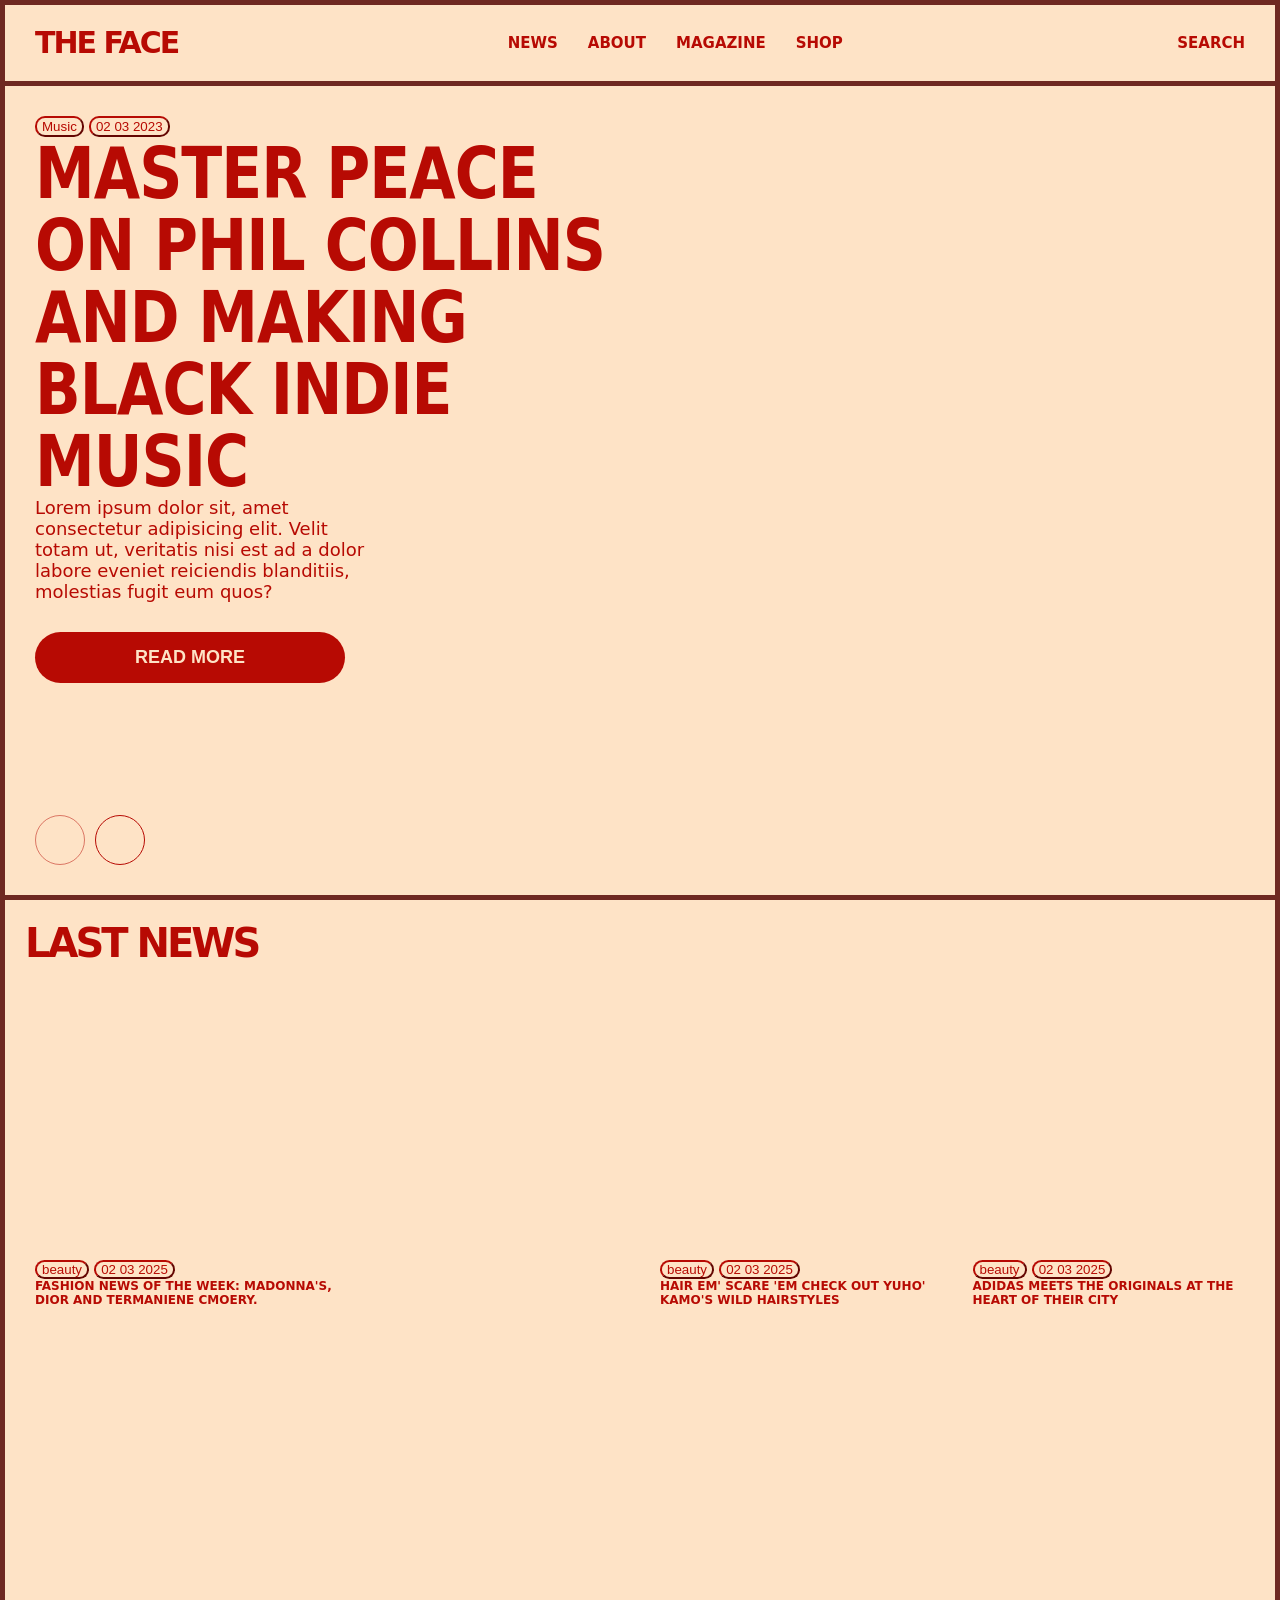
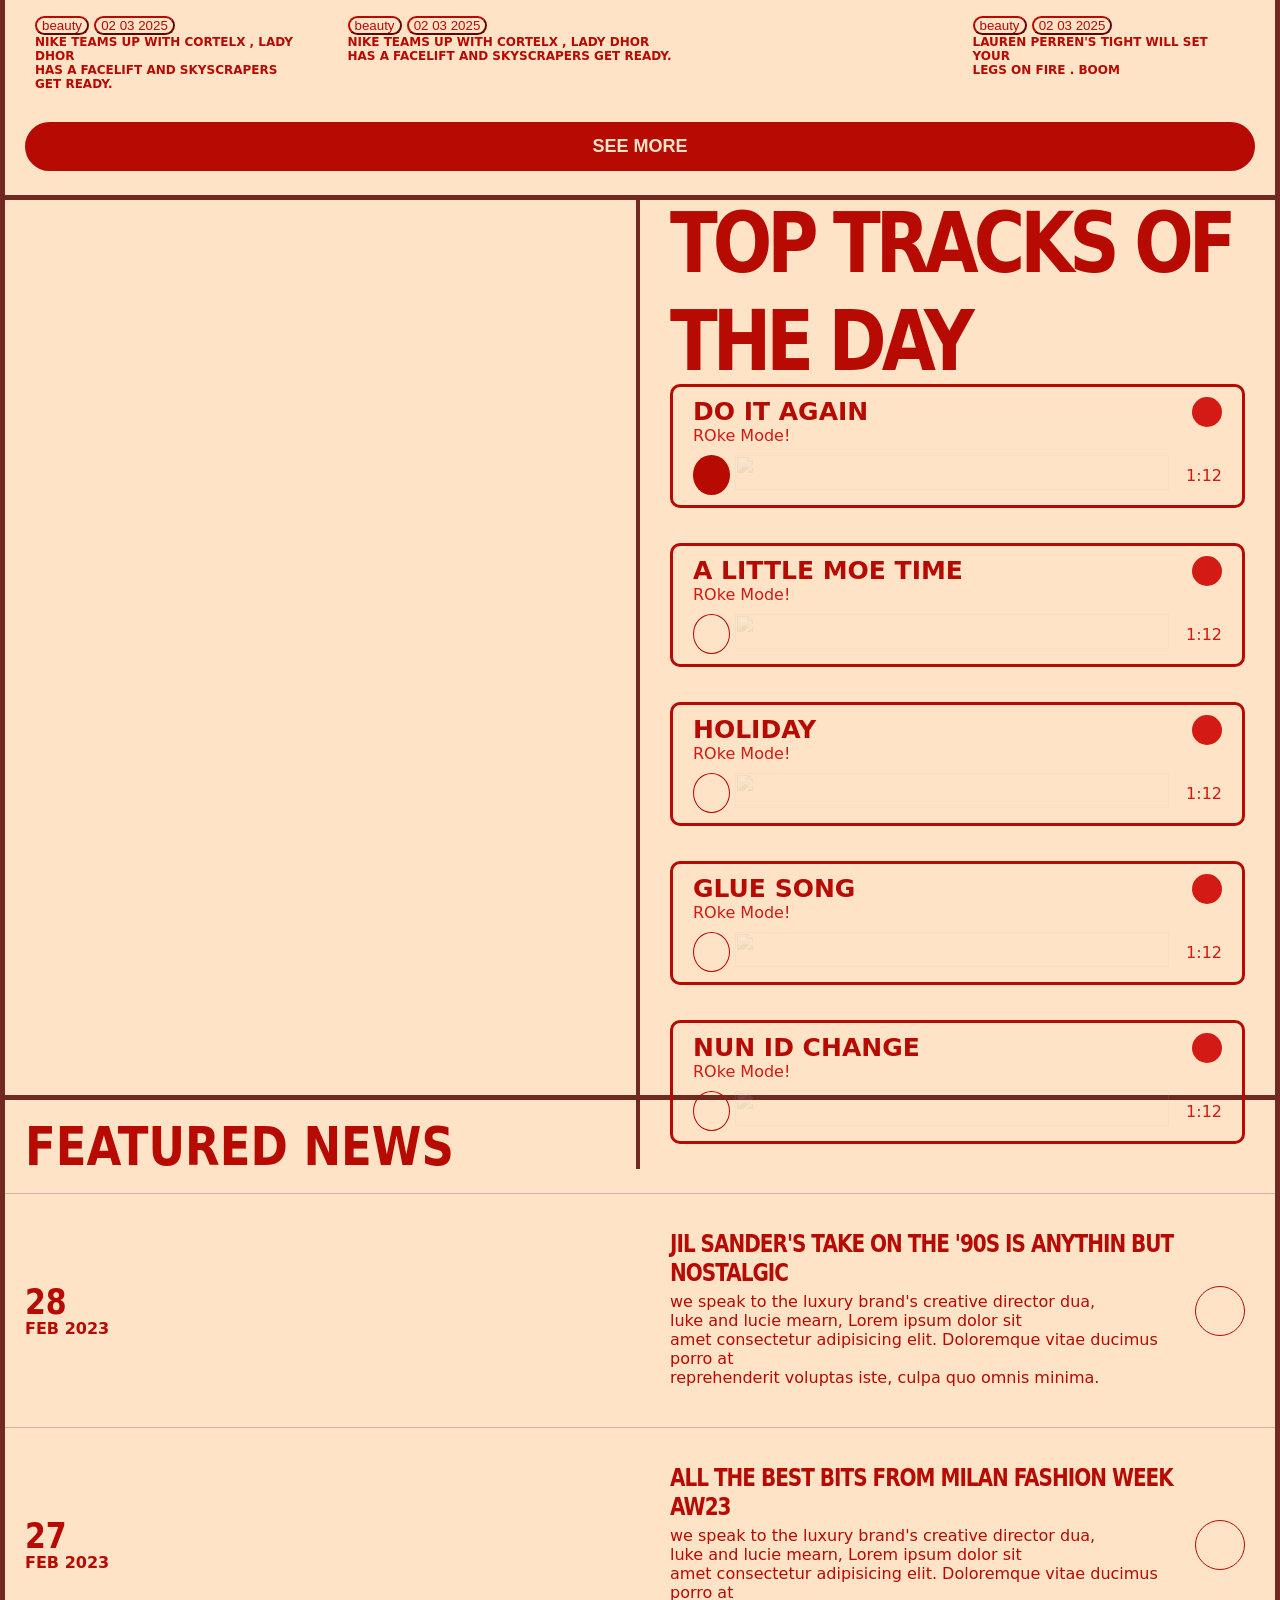
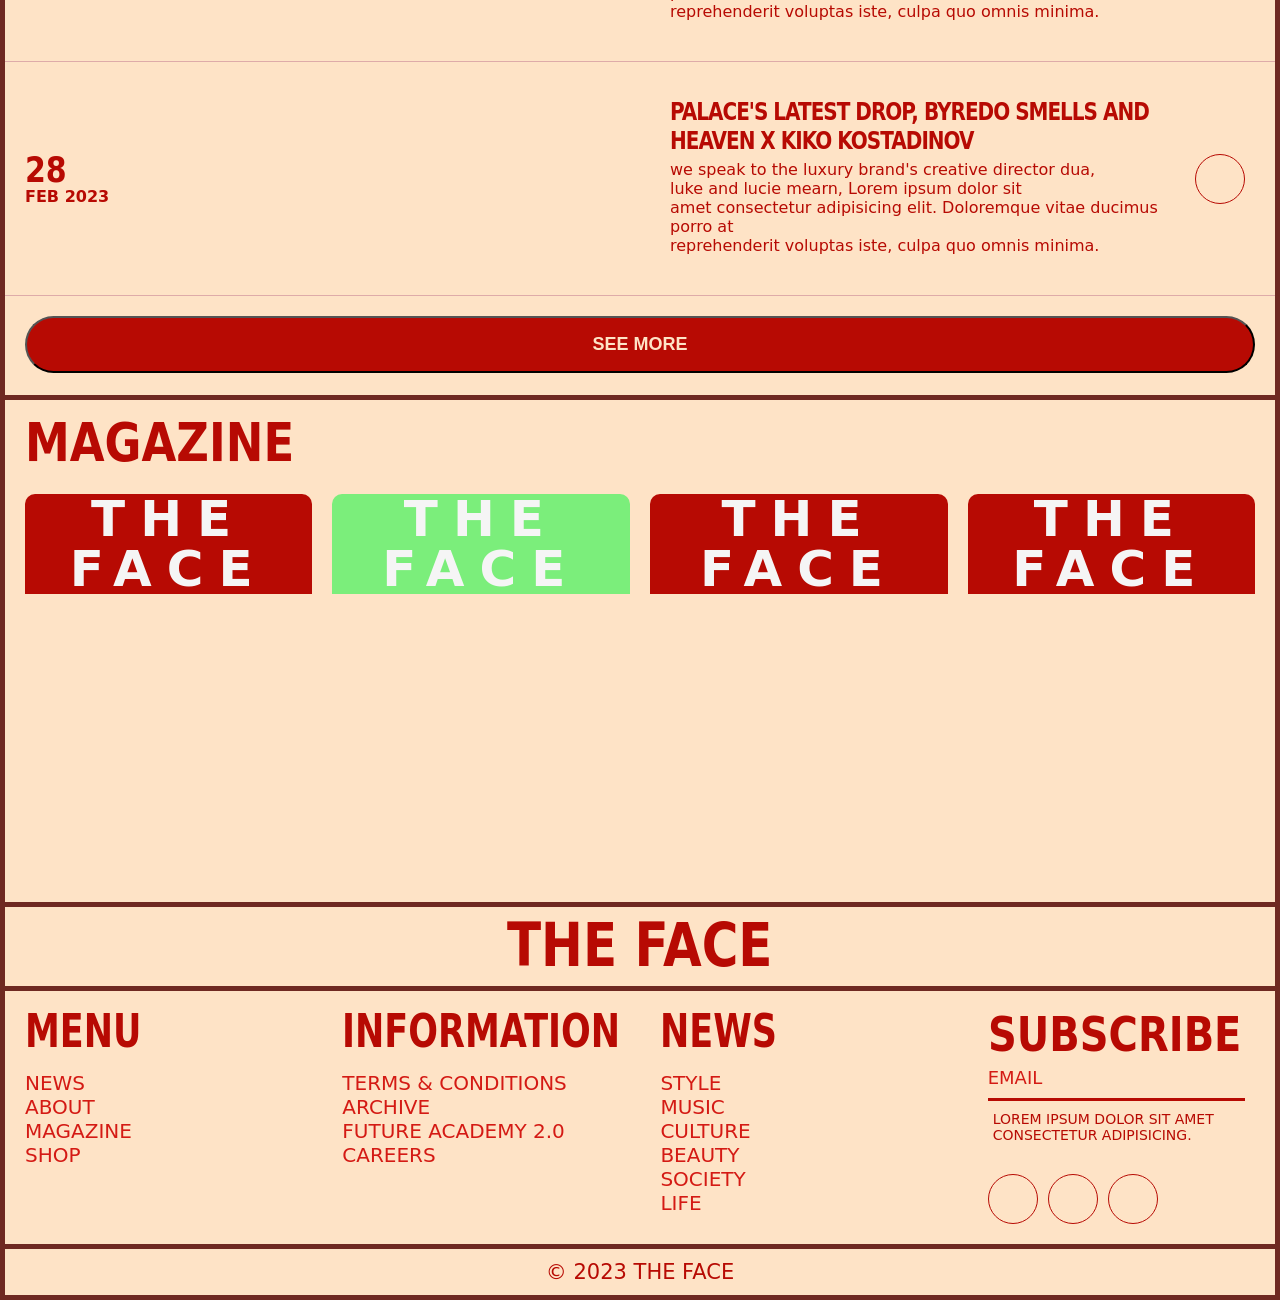
==== task2-practice/index.html @ be11b75c "Initial commit" ====
<!DOCTYPE html>
<html lang="en">
<head>
    <meta charset="UTF-8">
    <meta name="viewport" content="width=device-width, initial-scale=1.0">
    <title>Task2 | Practice-project</title>
    <link rel="stylesheet" href="style.css">
    <link
  href="https://cdn.jsdelivr.net/npm/remixicon@4.9.0/fonts/remixicon.css"
  rel="stylesheet"
/>
</head>
<body>

    <main>
        <section id="section-1">
            <header>
                <h2>The Face</h2>
                <div class="links">
                    <a href="#">news</a>
                    <a href="#">About</a>
                    <a href="#">Magazine</a>
                    <a href="#">Shop</a>
                </div>
                <div class="search-div">
                      <i class="ri-search-line"></i>
                      <h4>Search</h4>
                </div>
            </header>
            <div class="hero-left">
                <div class="hero-left-top">
                <div class="btn">
                    <button>Music</button>
                    <button>02 03 2023</button>
                </div>
                <h1>MASTER PEACE ON PHIL COLLINS AND MAKING BLACK INDIE MUSIC</h1>
                <p>Lorem ipsum dolor sit, amet consectetur adipisicing elit. Velit totam ut, veritatis nisi est ad a dolor labore eveniet reiciendis blanditiis, molestias fugit eum quos?</p>
                <button>READ MORE</button>
                </div>
                <div class="hero-left-bottom">
                    <i class="ri-arrow-left-line"></i>
                    <i class="ri-arrow-right-line"></i>
                </div>
            </div>
            <div class="hero-right">
                <div class="image-div"></div>
            </div>
        </section>

        <section id="section-2">
            <div class="heading">
                <h2>Last news</h2>
            </div>
            <div class="top-left">
                <div class="image"></div>
                <div class="info">
                    <div class="info-btn">
                        <button>beauty</button>
                        <button>02 03 2025</button>
                    </div>
                    <h4>fashion news of the week: madonna's, <br> dior and termaniene cmoery. </h4>
                </div>
            </div>
            <div class="top-center">
                  <div class="image"></div>
                <div class="info">
                    <div class="info-btn">
                        <button>beauty</button>
                        <button>02 03 2025</button>
                    </div>
                    <h4>hair em' scare 'em check out yuho' <br> kamo's wild hairstyles</h4>
                </div>
            </div>
            <div class="top-right">
                     <div class="image"></div>
                <div class="info">
                    <div class="info-btn">
                        <button>beauty</button>
                        <button>02 03 2025</button>
                    </div>
                    <h4>adidas meets the originals at the <br> heart of their city </h4>
                </div>
            </div>
            <div class="bottom-left">
                   <div class="image"></div>
                <div class="info">
                    <div class="info-btn">
                        <button>beauty</button>
                        <button>02 03 2025</button>
                    </div>
                    <h4>nike teams up with cortelx , lady dhor<br> has a facelift and skyscrapers get ready. </h4>
                </div>
            </div>
            <div class="bottom-center">
                       <div class="image"></div>
                <div class="info">
                    <div class="info-btn">
                        <button>beauty</button>
                        <button>02 03 2025</button>
                    </div>
                    <h4>nike teams up with cortelx , lady dhor<br> has a facelift and skyscrapers get ready. </h4>
                </div>
            </div>

            <div class="bottom-right">
                       <div class="image"></div>
                <div class="info">
                    <div class="info-btn">
                        <button>beauty</button>
                        <button>02 03 2025</button>
                    </div>
                    <h4>lauren perren's tight will set your<br>legs on fire . boom </h4>
                </div>
            </div>
            <div class="bot-btn">
                <button>See more</button>
            </div>
        </section>

        <section id="section-3">
            <div class="left-side">
                <div class="photo-div"></div>
            </div>
            <div class="head">
                <h2>top tracks of the day</h2>
            </div>
            <div class="play1">
                <div class="doit">
                    <div class="doit-head">
                    <div class="doit-head-left">
                    <h3>DO IT AGAIN</h3>
                    <p>ROke Mode!</p>
                    </div>
                    <div class="doit-head-right">
                        <i class="ri-wifi-line"></i>
                    </div>
                    </div>
                    <div class="music">
                        <div class="music-left">
                        <i class="ri-pause-mini-line"></i>
                        <img src="./sound.png" alt="">
                        </div>
                        <div class="music-right">
                            <p>1:12</p>
                        </div>
                     </div>
                </div>
            </div>
            <div class="play2">
                <div class="doit">
                    <div class="doit-head">
                    <div class="doit-head-left">
                    <h3>A LITTLE MOE TIME</h3>
                    <p>ROke Mode!</p>
                    </div>
                    <div class="doit-head-right">
                        <i class="ri-wifi-line"></i>
                    </div>
                    </div>
                    <div class="music">
                        <div class="music-left">
                        <i class="ri-play-fill"></i>
                        <img src="./sound.png" alt="">
                        </div>
                        <div class="music-right">
                            <p>1:12</p>
                        </div>
                     </div>
                </div>
            </div>
            <div class="play3">
                  <div class="doit">
                    <div class="doit-head">
                    <div class="doit-head-left">
                    <h3>HOLIDAY</h3>
                    <p>ROke Mode!</p>
                    </div>
                    <div class="doit-head-right">
                        <i class="ri-wifi-line"></i>
                    </div>
                    </div>
                    <div class="music">
                        <div class="music-left">
                        <i class="ri-play-fill"></i>
                        <img src="./sound.png" alt="">
                        </div>
                        <div class="music-right">
                            <p>1:12</p>
                        </div>
                     </div>
                </div>
            </div>
            <div class="play4">
                    <div class="doit">
                    <div class="doit-head">
                    <div class="doit-head-left">
                    <h3>GLUE SONG</h3>
                    <p>ROke Mode!</p>
                    </div>
                    <div class="doit-head-right">
                        <i class="ri-wifi-line"></i>
                    </div>
                    </div>
                    <div class="music">
                        <div class="music-left">
                        <i class="ri-play-fill"></i>
                        <img src="./sound.png" alt="">
                        </div>
                        <div class="music-right">
                            <p>1:12</p>
                        </div>
                     </div>
                </div>
            </div>
            <div class="play5">
                 <div class="doit">
                    <div class="doit-head">
                    <div class="doit-head-left">
                    <h3>NUN ID CHANGE</h3>
                    <p>ROke Mode!</p>
                    </div>
                    <div class="doit-head-right">
                        <i class="ri-wifi-line"></i>
                    </div>
                    </div>
                    <div class="music">
                        <div class="music-left">
                        <i class="ri-play-fill"></i>
                        <img src="./sound.png" alt="">
                        </div>
                        <div class="music-right">
                            <p>1:12</p>
                        </div>
                     </div>
                </div>
            </div>
        </section>

        <section id="section-4">
            <div class="top-news">
                <h2>FEATURED NEWS</h2>
            </div>
            <div class="top-side-left">
                <div class="inner-text">
                <h2>28</h2>
                <p>FEB 2023</p>
                </div>

            </div>
            <div class="top-side-center">
                <div class="inner-image"></div>
            </div>
            <div class="top-side-right">
                <div class="inner-info">
                    <div class="info-2">
                    <h3>jil sander's take on the '90s is anythin but <br> nostalgic</h3>
                    <p>we speak to the luxury brand's creative director dua, <br> luke and lucie mearn, Lorem ipsum dolor sit <br> amet consectetur adipisicing elit. Doloremque vitae ducimus porro at  <br>reprehenderit voluptas iste, culpa quo omnis minima.</p>
                    </div>
                    <div class="info-icon">
                        <i class="ri-arrow-right-up-line"></i>
                    </div>
                </div>
            </div>
            <div class="center-side-left">
                 <div class="inner-text">
                <h2>27</h2>
                <p>FEB 2023</p>
                </div>

            </div>
            <div class="center-side-center">
                   <div class="inner-image"></div>
            </div>
            <div class="center-side-right">
                   <div class="inner-info">
                    <div class="info-2">
                    <h3>ALL THE BEST BITS FROM MILAN FASHION WEEK <br> AW23</h3>
                    <p>we speak to the luxury brand's creative director dua, <br> luke and lucie mearn, Lorem ipsum dolor sit <br> amet consectetur adipisicing elit. Doloremque vitae ducimus porro at  <br>reprehenderit voluptas iste, culpa quo omnis minima.</p>
                    </div>
                    <div class="info-icon">
                        <i class="ri-arrow-right-up-line"></i>
                    </div>
                </div>
            </div>
            <div class="bottom-side-left">
                <div class="inner-text">
                <h2>28</h2>
                <p>FEB 2023</p>
                </div>
            </div>
            <div class="bottom-side-center">
                 <div class="inner-image"></div>
            </div>
            <div class="bottom-side-right">
                  <div class="inner-info">
                    <div class="info-2">
                    <h3>PALACE'S LATEST DROP, BYREDO SMELLS AND <br> HEAVEN X KIKO KOSTADINOV</h3>
                    <p>we speak to the luxury brand's creative director dua, <br> luke and lucie mearn, Lorem ipsum dolor sit <br> amet consectetur adipisicing elit. Doloremque vitae ducimus porro at  <br>reprehenderit voluptas iste, culpa quo omnis minima.</p>
                    </div>
                    <div class="info-icon">
                        <i class="ri-arrow-right-up-line"></i>
                    </div>
                </div>
            </div>
            <div class="end-btn">
                <button>SEE MORE</button>
            </div>
        </section>

        <section id="section-5">
            <div class="f-top">
                <h2>MAGAZINE</h2>
            </div>
            <div class="f-top-left">
                <div class="f-image">
                    <h2>THE FACE</h2>
                </div>
            </div>
            <div class="f-top-center">
                <div class="f-image">
                    <h2>THE FACE</h2>
                </div>
            </div>
            <div class="f-top-center2">
                <div class="f-image">
                    <h2>THE FACE</h2>
                </div>
            </div>
            <div class="f-top-right">
                  <div class="f-image">
                    <h2>THE FACE</h2>
                </div>
            </div>
            <div class="f-center">
                <h2>THE FACE</h2>
            </div>
            <div class="f-center-left">
                <div class="box">
                    <h3>MENU</h3>
                    <p>NEWS</p>
                    <p>ABOUT</p>
                    <p>MAGAZINE</p>
                    <p>SHOP</p>
                </div>
            </div>
            <div class="f-center-center">
                 <div class="box">
                    <h3>INFORMATION</h3>
                    <p>TERMS & CONDITIONS</p>
                    <p>ARCHIVE</p>
                    <p>FUTURE ACADEMY 2.0</p>
                    <p>CAREERS</p>
                </div>
            </div>
            <div class="f-center-center2">
                <div class="box">
                    <h3>NEWS</h3>
                    <p>STYLE</p>
                    <p>MUSIC</p>
                    <p>CULTURE</p>
                    <p>BEAUTY</p>
                    <P>SOCIETY</P>
                    <P>LIFE</P>
                </div>
            </div>
            <div class="f-center-right">
                <div class="box2">
                    <h2>SUBSCRIBE</h2>
                    <div class="email">
                        <p>EMAIL</p>
                        <i class="ri-arrow-right-line"></i>
                    </div>
                    <div class="line"></div>
                    <div class="check">
                        <i class="ri-checkbox-line"></i>
                        <p>Lorem ipsum dolor sit amet consectetur adipisicing.</p>
                    </div>
                </div>
                <div class="box-2">
                    <i class="ri-twitter-fill"></i>
                    <i class="ri-instagram-fill"></i>
                    <i class="ri-tiktok-fill"></i>
                </div>
            </div>
            <div class="f-bottom">
                <p>&copy; 2023 THE FACE</p>
            </div>
        </section>
    </main>
    
</body>
</html>
---- task2-practice/style.css ----
* {
  margin: 0;
  padding: 0;
  box-sizing: border-box;
}

html,
body {
  height: 100%;
  width: 100%;
}

main {
  height: 100%;
  width: 100%;
  background-color: #fee3c6;
  font-family:
    system-ui,
    -apple-system,
    BlinkMacSystemFont,
    "Segoe UI",
    Roboto,
    Oxygen,
    Ubuntu,
    Cantarell,
    "Open Sans",
    "Helvetica Neue",
    sans-serif;
}

#section-1 {
  height: 100%;
  width: 100%;
  display: grid;
  border: 5px solid #6f2921;
  grid-template-columns: 1fr 1fr;
  grid-template-rows: 0.1fr 1fr;

  grid-template-areas:
    "header header"
    "hero-left hero-right";
}

header {
  grid-area: header;
  border-bottom: 5px solid #6f2921;
  display: flex;
  justify-content: space-between;
  align-items: center;
  padding: 10px 30px;
}

header h2 {
  color: #b70a03;
  font-size: 30px;
  text-transform: uppercase;
  font-weight: 800;
  letter-spacing: -2px;
}

.links {
  display: flex;
  align-items: center;
  justify-content: center;
  gap: 30px;
}

.links a {
  text-decoration: none;
  text-transform: uppercase;
  color: #b70a03;
  font-size: 15px;
  font-weight: 700;
}

.search-div {
  display: flex;
  justify-content: center;
  align-items: center;
  gap: 5px;
}

.search-div i {
  color: #b70a03;
}
.search-div h4 {
  color: #b70a03;
  text-transform: uppercase;
  font-size: 15px;
  font-weight: 700;
}

.hero-left {
  grid-area: hero-left;
  display: flex;
  flex-direction: column;
  justify-content: space-between;
  padding: 30px;
}

.hero-left-top {
  display: flex;
  flex-direction: column;
  gap: 30px;
}

.hero-left-top .btn button {
  padding: 1px 5px;
  border-radius: 10px;
  background-color: transparent;
  color: #b70a03;
  border-color: #b70a03;
  cursor: pointer;
}

.hero-left-top h1 {
  font-size: 60px;
  font-weight: 800;
  letter-spacing: -1px;
  line-height: 60px;
  display: inline-block;
  transform: scaleY(1.2);
  color: #b70a03;
}

.hero-left-top p {
  font-size: 18px;
  color: #b70a03;
  width: 60%;
}

.hero-left-top > button {
  width: fit-content;
  padding: 15px 100px;
  color: #fee3c6;
  background-color: #b70a03;
  border: none;
  border-radius: 50px;
  font-weight: 600;
  cursor: pointer;
  font-size: 18px;
}
.hero-left-bottom {
  display: flex;
  gap: 10px;
}
.hero-left-bottom i {
  height: 50px;
  width: 50px;
  background-color: #b70a03;
  border-radius: 50%;
  color: #b70a03;
  background-color: transparent;
  border: 1px solid #b70a03;
  display: flex;
  justify-content: center;
  align-items: center;
}

.hero-left-bottom i:nth-child(1) {
  opacity: 0.5;
}

.hero-right {
  grid-area: hero-right;
  padding: 25px;
}

.image-div {
  height: 100%;
  width: 100%;
  border-radius: 20px;
  background-image: url(https://plus.unsplash.com/premium_photo-1728915906547-769b3fdf4f52?q=80&w=764&auto=format&fit=crop&ixlib=rb-4.1.0&ixid=M3wxMjA3fDB8MHxwaG90by1wYWdlfHx8fGVufDB8fHx8fA%3D%3D);
  background-position: center;
  background-size: cover;
}

#section-2 {
  height: 100%;
  width: 100%;
  border: 5px solid #6f2921;
  border-top: none;
  background-color: #fee3c6;
  padding: 20px;
  display: grid;

  grid-template-columns: 1fr 1fr 1fr 1fr;
  grid-template-rows: 0.5fr 3fr 3fr 0.6fr;

  grid-template-areas:
    "heading heading heading heading"
    "top-left top-left top-center top-right"
    "bottom-left bottom-center bottom-center bottom-right"
    "bot-btn bot-btn bot-btn bot-btn";
  gap: 20px;
}

.heading {
  grid-area: heading;
}

.heading h2 {
  font-size: 40px;
  text-transform: uppercase;
  font-weight: 700;
  letter-spacing: -3px;
  color: #b70a03;
}

.top-left {
  grid-area: top-left;
  padding: 10px;
  /* border: 4px solid #6f2921; */
}

.image {
  height: 80%;
  width: 100%;
  background-image: url(https://images.unsplash.com/photo-1724405095078-4a442dbf9dd0?q=80&w=1170&auto=format&fit=crop&ixlib=rb-4.1.0&ixid=M3wxMjA3fDB8MHxwaG90by1wYWdlfHx8fGVufDB8fHx8fA%3D%3D);
  background-position: center;
  background-size: cover;
  border-radius: 10px;
  /* border: 2px solid #6f2921; */
}

.info .info-btn button {
  color: #b70a03;
  background-color: transparent;
  border-color: #b70a03;
  padding: 0 5px;
  border-radius: 10px;
}

.info h4 {
  text-transform: uppercase;
  font-size: 12px;
  color: #b70a03;
}

.top-center {
  grid-area: top-center;
  padding: 10px;
  /* border: 4px solid #6f2921; */
}

.top-center .image {
  background-image: url(https://images.unsplash.com/photo-1639244151653-7807947de5a5?q=80&w=686&auto=format&fit=crop&ixlib=rb-4.1.0&ixid=M3wxMjA3fDB8MHxwaG90by1wYWdlfHx8fGVufDB8fHx8fA%3D%3D);
}

.top-right {
  grid-area: top-right;
  padding: 10px;
  /* border: 4px solid #6f2921; */
}

.top-right .image {
  background-image: url(https://images.unsplash.com/photo-1665716488176-8237eb4fdd35?q=80&w=1171&auto=format&fit=crop&ixlib=rb-4.1.0&ixid=M3wxMjA3fDB8MHxwaG90by1wYWdlfHx8fGVufDB8fHx8fA%3D%3D);
}

.bottom-left {
  grid-area: bottom-left;
  padding: 10px;
  /* border: 4px solid #6f2921; */
}

.bottom-left .image {
  background-image: url(https://images.unsplash.com/photo-1610736021189-4034cadca6f3?q=80&w=1159&auto=format&fit=crop&ixlib=rb-4.1.0&ixid=M3wxMjA3fDB8MHxwaG90by1wYWdlfHx8fGVufDB8fHx8fA%3D%3D);
}

.bottom-center {
  grid-area: bottom-center;
  padding: 10px;
  /* border: 4px solid #6f2921; */
}

.bottom-center .image {
  background-image: url(https://images.pexels.com/photos/27953868/pexels-photo-27953868.jpeg);
}

.bottom-right {
  grid-area: bottom-right;
  padding: 10px;
  /* border: 4px solid #6f2921; */
}

.bottom-right .image {
  background-image: url(https://images.pexels.com/photos/11215214/pexels-photo-11215214.jpeg);
}
.bot-btn {
  grid-area: bot-btn;
}

.bot-btn button {
  width: 100%;
  padding: 14px;
  background-color: #b70a03;
  color: #fee3c6;
  text-transform: uppercase;
  border-radius: 50px;
  font-size: 18px;
  font-weight: 600;
  border: none;
  margin-top: 14px;
  cursor: pointer;
}

#section-3 {
  height: 100%;
  width: 100%;
  background-color: #fee3c6;
  border: 5px solid #6f2921;
  border-top: none;

  display: grid;
  grid-template-columns: 1fr 1fr;
  grid-template-rows: 1fr 1fr 1fr 1fr 1fr 1fr;

  grid-template-areas:
    "left-side head"
    "left-side play1"
    "left-side play2"
    "left-side play3"
    "left-side play4"
    "left-side play5";
}

.left-side {
  grid-area: left-side;
  border-right: 4px solid #6f2921;
  padding: 20px;
}

.left-side .photo-div {
  height: 100%;
  width: 100%;
  background-image: url(./girl.png);
  background-position: center;
  background-size: cover;
}
.head {
  grid-area: head;
  display: flex;
  align-items: center;
  justify-content: flex-start;
  padding: 10px 30px;
}
.head h2 {
  font-size: 70px;
  text-transform: uppercase;
  color: #b70a03;
  letter-spacing: -5px;
  font-weight: 800;
  display: inline-block;
  transform: scaleY(1.2);
}
.play1 {
  grid-area: play1;
  padding: 0 30px 25px 30px;
}

.play .doit {
  display: flex;
}

.play1 .doit {
  padding: 10px 20px;
  height: 100%;
  width: 100%;
  border: 3px solid #b70a03;
  background-color: transparent;
  border-radius: 10px;
}
.doit-head {
  display: flex;
  justify-content: space-between;
}
.doit-head-left h3 {
  font-size: 25px;
  font-weight: 700;
  color: #b70a03;
}

.doit-head-left p {
  color: #d41a14;
}

.doit-head-right i {
  height: 30px;
  width: 30px;
  border-radius: 50%;
  background-color: #d41a14;
  color: white;
  display: flex;
  align-items: center;
  justify-content: center;
}

.doit .music {
  display: flex;
  justify-content: space-between;
  align-items: center;
  margin-top: 10px;
}

.music-left {
  width: 90%;
  display: flex;
  gap: 5px;
}
.music-left i {
  height: 40px;
  width: 40px;
  background-color: #b70a03;
  color: white;
  border-radius: 50%;
  display: flex;
  justify-content: center;
  align-items: center;
}

.music-left img {
  height: 35px;
  width: 100%;
  object-fit: cover;
  opacity: 0.1;
}
.music-right p {
  color: #d41a14;
}

.play2 {
  grid-area: play2;
  padding: 10px 30px 25px 30px;
}

.play2 .doit {
  padding: 10px 20px;
  height: 100%;
  width: 100%;
  border: 3px solid #b70a03;
  background-color: transparent;
  border-radius: 10px;
}

.play2 .doit .music .music-left i {
  background-color: transparent;
  border: 1px solid #b70a03;
  color: #b70a03;
}

.play3 {
  grid-area: play3;
  padding: 10px 30px 25px 30px;
}

.play3 .doit {
  padding: 10px 20px;
  height: 100%;
  width: 100%;
  border: 3px solid #b70a03;
  background-color: transparent;
  border-radius: 10px;
}

.play3 .doit .music .music-left i {
  background-color: transparent;
  border: 1px solid #b70a03;
  color: #b70a03;
}

.play4 {
  grid-area: play4;
  padding: 10px 30px 25px 30px;
}

.play4 .doit {
  padding: 10px 20px;
  height: 100%;
  width: 100%;
  border: 3px solid #b70a03;
  background-color: transparent;
  border-radius: 10px;
}

.play4 .doit .music .music-left i {
  background-color: transparent;
  border: 1px solid #b70a03;
  color: #b70a03;
}

.play5 {
  grid-area: play5;
  padding: 10px 30px 25px 30px;
}

.play5 .doit {
  padding: 10px 20px;
  height: 100%;
  width: 100%;
  border: 3px solid #b70a03;
  background-color: transparent;
  border-radius: 10px;
}

.play5 .doit .music .music-left i {
  background-color: transparent;
  border: 1px solid #b70a03;
  color: #b70a03;
}

#section-4 {
  height: 100%;
  width: 100%;
  background-color: #fee3c6;
  border: 5px solid #6f2921;
  border-top: none;
  display: grid;
  grid-template-columns: 1fr 1fr 2fr;
  grid-template-rows: 0.5fr 1fr 1fr 1fr 0.4fr;

  grid-template-areas:
    "top-news top-news top-news"
    "top-side-left top-side-center top-side-right"
    "center-side-left center-side-center center-side-right"
    "bottom-side-left bottom-side-center bottom-side-right"
    "end-btn end-btn end-btn";
}

.top-news {
  grid-area: top-news;
  padding: 20px;
  display: flex;
  align-items: center;
}
.top-news h2 {
  font-size: 45px;
  font-weight: 800;
  display: inline-block;
  transform: scaleY(1.2);
  color: #b70a03;
}

.top-side-left {
  grid-area: top-side-left;
  border-top: 1px solid #deaba9;
}

.inner-text {
  height: 100%;
  width: 100%;
  display: flex;
  flex-direction: column;
  justify-content: center;
  padding: 20px;
  color: #b70a03;
}

.inner-text h2 {
  font-size: 30px;
  font-weight: 900;
  display: inline-block;
  transform: scaleY(1.2);
}

.inner-text p {
  font-weight: 700;
}

.top-side-center {
  grid-area: top-side-center;
  border-top: 1px solid #deaba9;
  padding: 10px;
}
.inner-image {
  height: 100%;
  width: 100%;
  border-radius: 10px;
  background-image: url(https://images.pexels.com/photos/18410346/pexels-photo-18410346.jpeg);
  background-position: center;
  background-size: cover;
}
.top-side-right {
  grid-area: top-side-right;
  border-top: 1px solid #deaba9;
  padding: 40px 20px;
}
.inner-info {
  height: 100%;
  width: 100%;
  display: flex;
  justify-content: space-between;
  align-items: center;
  padding: 0 10px;
  color: #b70a03;
}

.inner-info .info-2 h3 {
  font-size: 20px;
  text-transform: uppercase;
  font-weight: 900;
  display: inline-block;
  transform: scaleY(1.2);
  letter-spacing: -1px;
}

.info-2 p {
  margin-top: 10px;
  font-size: 16px;
  font-weight: 400;
}

.info-icon i {
  height: 50px;
  width: 50px;
  border-radius: 50%;
  background-color: transparent;
  color: #b70a03;
  border: 1px solid #b70a03;
  display: flex;
  justify-content: center;
  align-items: center;
  font-size: 25px;
}

.center-side-left {
  grid-area: center-side-left;
  border-top: 1px solid #deaba9;
}

.center-side-center {
  grid-area: center-side-center;
  border-top: 1px solid #deaba9;
  padding: 10px;
}

.center-side-center .inner-image {
  background-image: url(https://images.pexels.com/photos/11371816/pexels-photo-11371816.jpeg);
  background-position: center 30%;
}

.center-side-right {
  grid-area: center-side-right;
  border-top: 1px solid #deaba9;
  padding: 40px 20px;
}

.bottom-side-left {
  grid-area: bottom-side-left;
  border-top: 1px solid #deaba9;
}

.bottom-side-center {
  grid-area: bottom-side-center;
  border-top: 1px solid #deaba9;
  padding: 10px;
}

.bottom-side-center .inner-image {
  background-image: url(https://images.pexels.com/photos/1598505/pexels-photo-1598505.jpeg);
  background-position: center;
}

.bottom-side-right {
  grid-area: bottom-side-right;
  border-top: 1px solid #deaba9;
  padding: 40px 20px;
}

.end-btn {
  grid-area: end-btn;
  border-top: 1px solid #deaba9;
  padding: 20px;
}

.end-btn button {
  width: 100%;
  padding: 16px;
  border-radius: 50px;
  color: #fee3c6;
  background-color: #b70a03;
  font-size: 18px;
  font-weight: 700;
}

#section-5 {
  height: 100%;
  width: 100%;
  background-color: #fee3c6;
  border: 5px solid #6f2921;
  border-top: none;
  display: grid;
  grid-template-columns: 1fr 1fr 1fr 1fr;
  grid-template-rows: 0.5fr 2.5fr 0.5fr 1.5fr 0.3fr;

  grid-template-areas:
    "f-top f-top f-top f-top"
    "f-top-left f-top-center f-top-center2 f-top-right"
    "f-center f-center f-center f-center"
    "f-center-left f-center-center f-center-center2 f-center-right"
    "f-bottom f-bottom f-bottom f-bottom";
    
}

.f-top {
  grid-area: f-top;
  display: flex;
  align-items: center;
  padding: 0 20px;
}

.f-top h2{
  font-size: 45px;
  font-weight: 800;
  display: inline-block;
  transform: scaleY(1.2);
  color: #b70a03;
}


.f-top-left {
  grid-area: f-top-left;
  padding: 10px 10px 20px 20px;
  border-bottom: 5px solid #6f2921;
}

.f-image{
  height: 100%;
  width: 100%;
  border-radius: 10px;
  background-image: url(https://plus.unsplash.com/premium_photo-1747852232228-32d486753632?q=80&w=687&auto=format&fit=crop&ixlib=rb-4.1.0&ixid=M3wxMjA3fDB8MHxwaG90by1wYWdlfHx8fGVufDB8fHx8fA%3D%3D);
  background-position: center 10%;
  background-size: cover;
  overflow: hidden;
}

.f-image h2{
  text-align: center;
  font-size: 50px;
  font-weight: 800;
  background-color: #b70a03;
  color: whitesmoke;

  line-height: 1;
  margin: 0;
 letter-spacing: 15px;

}

.f-top-center {
  grid-area: f-top-center;
  padding: 10px 10px 20px 10px;
  border-bottom: 5px solid #6f2921;
}

.f-top-center .f-image{
  background-image: url(https://plus.unsplash.com/premium_photo-1678937610968-29cf112d0de5?q=80&w=687&auto=format&fit=crop&ixlib=rb-4.1.0&ixid=M3wxMjA3fDB8MHxwaG90by1wYWdlfHx8fGVufDB8fHx8fA%3D%3D);
}

.f-top-center .f-image h2{
  background-color: rgb(123, 238, 123);
  color: whitesmoke;
}



.f-top-center2 {
  grid-area: f-top-center2;
  padding: 10px 10px 20px 10px;
  border-bottom: 5px solid #6f2921;
}

.f-top-center2 .f-image{
 background-image: url(https://images.unsplash.com/photo-1660319785256-79fc1ac40bbc?q=80&w=687&auto=format&fit=crop&ixlib=rb-4.1.0&ixid=M3wxMjA3fDB8MHxwaG90by1wYWdlfHx8fGVufDB8fHx8fA%3D%3D);
}

.f-top-right {
  grid-area: f-top-right;
  padding: 10px 20px 20px 10px;
  border-bottom: 5px solid #6f2921;
}

.f-top-right .f-image{
  background-image: url(https://images.unsplash.com/photo-1691381177850-e389a42855dc?q=80&w=764&auto=format&fit=crop&ixlib=rb-4.1.0&ixid=M3wxMjA3fDB8MHxwaG90by1wYWdlfHx8fGVufDB8fHx8fA%3D%3D);

}

.f-center {
  grid-area: f-center;
  display: flex;
  justify-content: center;
  align-items: center;
  border-bottom: 5px solid #6f2921;
}

.f-center h2{
  font-size: 50px;
  color: #b70a03;
  font-weight: 800;
  display: inline-block;
  transform: scaleY(1.2);

}

.f-center-left {
  grid-area: f-center-left;
  padding: 20px;
}

.f-center-left .box{
    height: 100%;
    width: 100%;

}

.box h3{
  font-size: 35px;
  display: inline-block;
  transform: scaleY(1.3);
  font-weight: 800;
  color: #b70a03;
  margin-bottom: 20px;
}

.box p{
  color: #d41a14;
  font-size: 20px;
 
}

.f-center-center {
  grid-area: f-center-center;
  padding: 20px;
}

.f-center-center2 {
  grid-area: f-center-center2;
  padding: 20px;
}

.f-center-right {
  grid-area: f-center-right;
  padding: 20px 30px;
  display: flex;
  flex-direction: column;
  justify-content: space-between;

}

.box2{
  display: flex;
  flex-direction: column;
  gap: 10px;
}


.f-center-right .box2 h2{
  font-size: 40px;
  color: #b70a03;
  font-weight: 800;
  display: inline-block;
  transform: scaleY(1.2);


}

.box2 .email{
  display: flex;
  justify-content: space-between;
  align-items: center;
  color: #d41a14;
}

.email p{
  font-size: 18px;
}
.email i{
  font-size: 20px;
  color: #b70a03;
}
.line{
  height: 3px;
  width: 100%;
  background-color: #b70a03;
}
.check{
  display: flex;
  align-items: center;
  color: #b70a03;
  gap: 5px;
}
.check i{
  font-size: 20px;
}
.check p{
  text-transform: uppercase;
  font-size: 14px;
}

.box-2{
  display: flex;
  gap: 10px;
  align-items: center;
}

.box-2 i{
    height: 50px;
    width: 50px;
    color: #b70a03;
    background-color: transparent;
    border: 1px solid #b70a03;
    border-radius: 50%;
    font-size: 25px;
    display: flex;
    justify-content: center;
    align-items: center;
}
.f-bottom {
  grid-area: f-bottom;
  display: flex;
  align-items: center;
  justify-content: center;
  border-top: 5px solid #6f2921;
}

.f-bottom P{
    color: #b70a03;
    font-size: 21px;
}
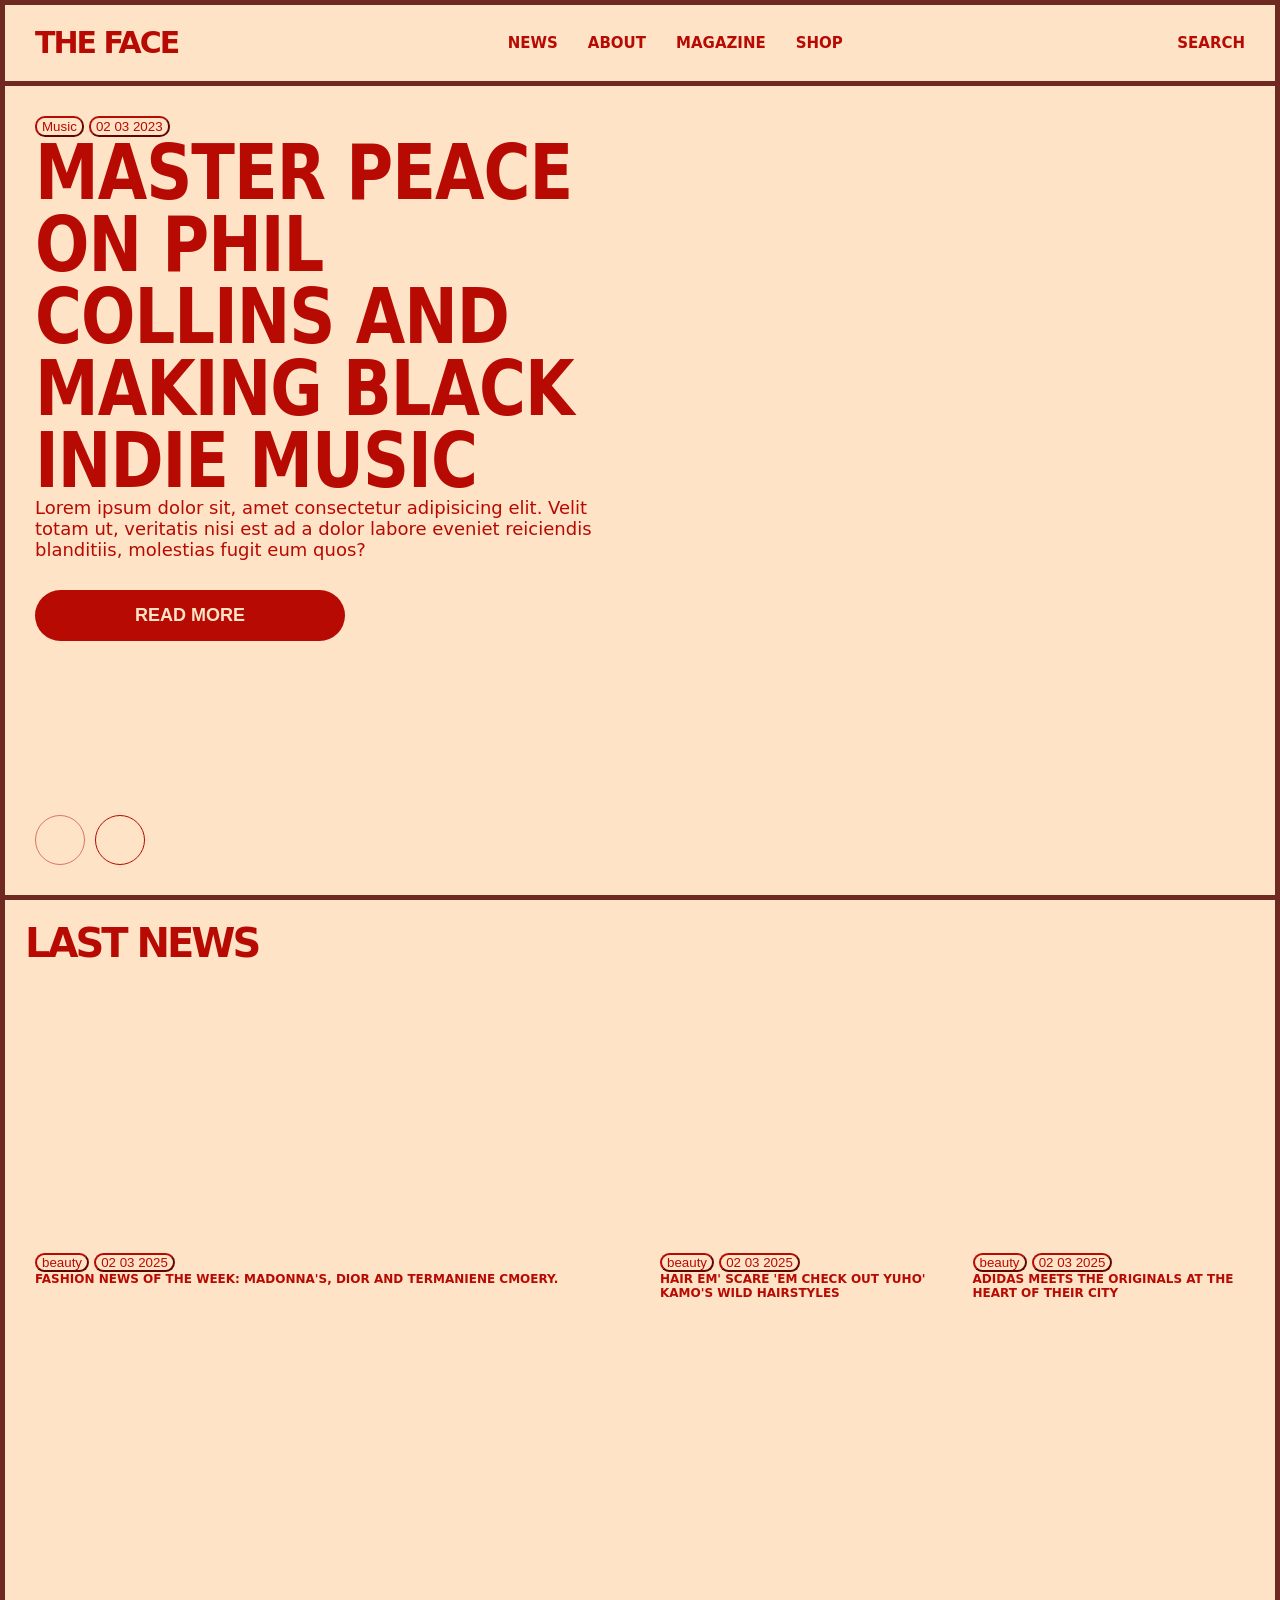
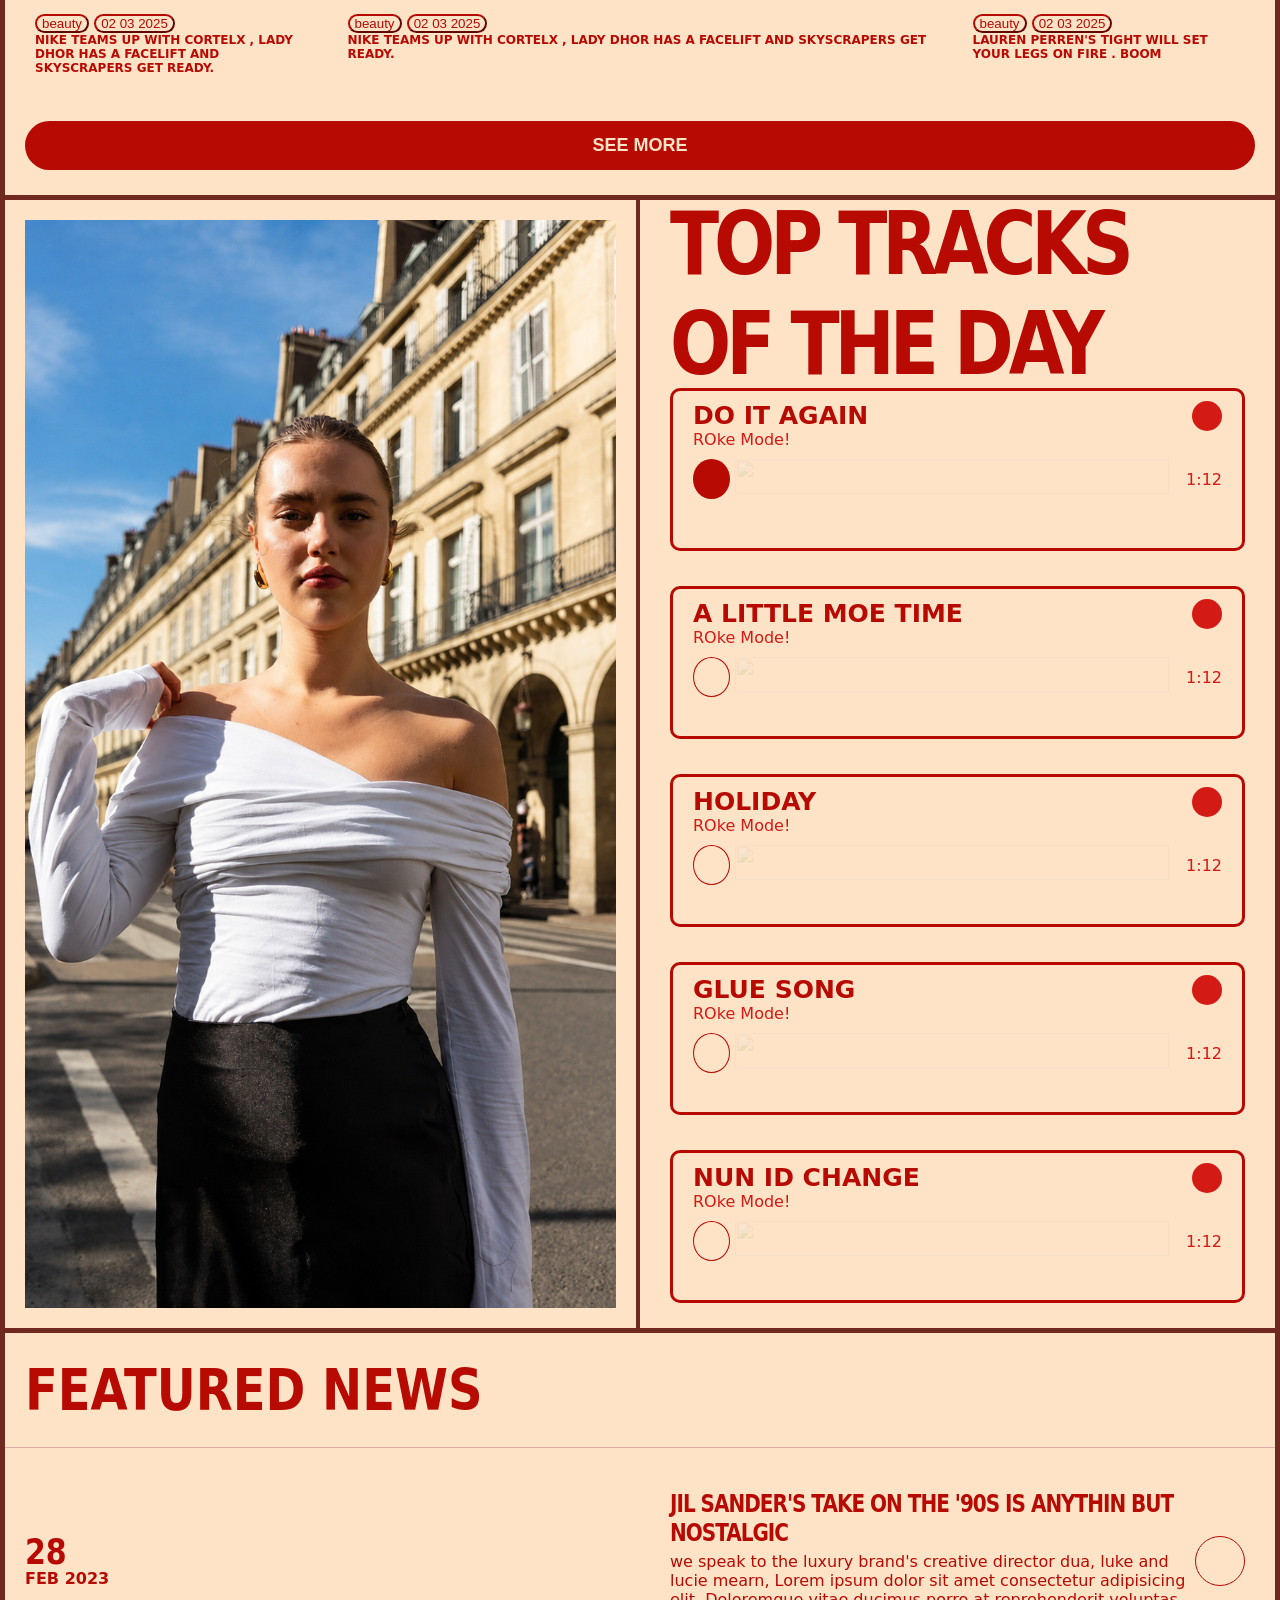
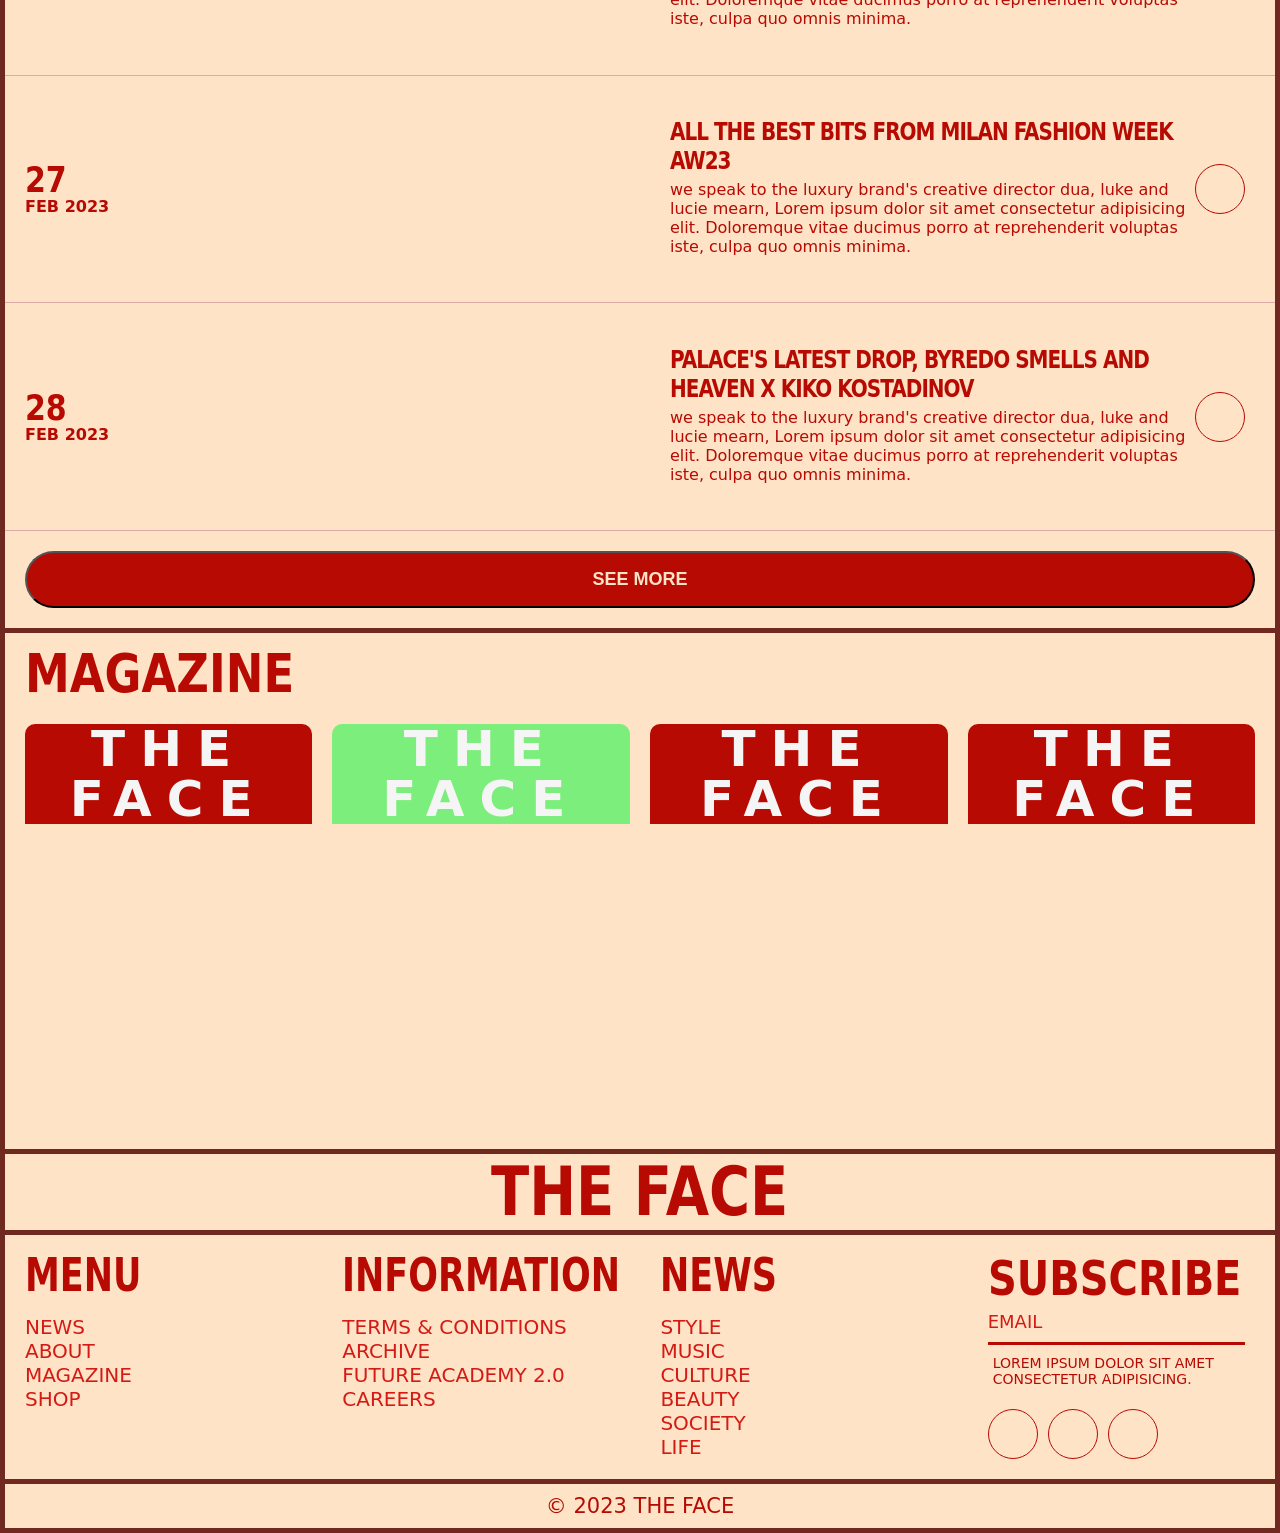
==== commit a4415473: "Updated" ====
--- a/task2-practice/index.html
+++ b/task2-practice/index.html
@@ -58,7 +58,7 @@
                         <button>beauty</button>
                         <button>02 03 2025</button>
                     </div>
-                    <h4>fashion news of the week: madonna's, <br> dior and termaniene cmoery. </h4>
+                    <h4>fashion news of the week: madonna's, dior and termaniene cmoery. </h4>
                 </div>
             </div>
             <div class="top-center">
@@ -68,7 +68,7 @@
                         <button>beauty</button>
                         <button>02 03 2025</button>
                     </div>
-                    <h4>hair em' scare 'em check out yuho' <br> kamo's wild hairstyles</h4>
+                    <h4>hair em' scare 'em check out yuho' kamo's wild hairstyles</h4>
                 </div>
             </div>
             <div class="top-right">
@@ -78,7 +78,7 @@
                         <button>beauty</button>
                         <button>02 03 2025</button>
                     </div>
-                    <h4>adidas meets the originals at the <br> heart of their city </h4>
+                    <h4>adidas meets the originals at the heart of their city </h4>
                 </div>
             </div>
             <div class="bottom-left">
@@ -88,7 +88,7 @@
                         <button>beauty</button>
                         <button>02 03 2025</button>
                     </div>
-                    <h4>nike teams up with cortelx , lady dhor<br> has a facelift and skyscrapers get ready. </h4>
+                    <h4>nike teams up with cortelx , lady dhor has a facelift and skyscrapers get ready. </h4>
                 </div>
             </div>
             <div class="bottom-center">
@@ -98,7 +98,7 @@
                         <button>beauty</button>
                         <button>02 03 2025</button>
                     </div>
-                    <h4>nike teams up with cortelx , lady dhor<br> has a facelift and skyscrapers get ready. </h4>
+                    <h4>nike teams up with cortelx , lady dhor has a facelift and skyscrapers get ready. </h4>
                 </div>
             </div>
 
@@ -109,7 +109,7 @@
                         <button>beauty</button>
                         <button>02 03 2025</button>
                     </div>
-                    <h4>lauren perren's tight will set your<br>legs on fire . boom </h4>
+                    <h4>lauren perren's tight will set your legs on fire . boom </h4>
                 </div>
             </div>
             <div class="bot-btn">
@@ -253,8 +253,8 @@
             <div class="top-side-right">
                 <div class="inner-info">
                     <div class="info-2">
-                    <h3>jil sander's take on the '90s is anythin but <br> nostalgic</h3>
-                    <p>we speak to the luxury brand's creative director dua, <br> luke and lucie mearn, Lorem ipsum dolor sit <br> amet consectetur adipisicing elit. Doloremque vitae ducimus porro at  <br>reprehenderit voluptas iste, culpa quo omnis minima.</p>
+                    <h3>jil sander's take on the '90s is anythin but nostalgic</h3>
+                    <p>we speak to the luxury brand's creative director dua, luke and lucie mearn, Lorem ipsum dolor sit amet consectetur adipisicing elit. Doloremque vitae ducimus porro at reprehenderit voluptas iste, culpa quo omnis minima.</p>
                     </div>
                     <div class="info-icon">
                         <i class="ri-arrow-right-up-line"></i>
@@ -274,8 +274,8 @@
             <div class="center-side-right">
                    <div class="inner-info">
                     <div class="info-2">
-                    <h3>ALL THE BEST BITS FROM MILAN FASHION WEEK <br> AW23</h3>
-                    <p>we speak to the luxury brand's creative director dua, <br> luke and lucie mearn, Lorem ipsum dolor sit <br> amet consectetur adipisicing elit. Doloremque vitae ducimus porro at  <br>reprehenderit voluptas iste, culpa quo omnis minima.</p>
+                    <h3>ALL THE BEST BITS FROM MILAN FASHION WEEK AW23</h3>
+                    <p>we speak to the luxury brand's creative director dua, luke and lucie mearn, Lorem ipsum dolor sit amet consectetur adipisicing elit. Doloremque vitae ducimus porro at  reprehenderit voluptas iste, culpa quo omnis minima.</p>
                     </div>
                     <div class="info-icon">
                         <i class="ri-arrow-right-up-line"></i>
@@ -294,8 +294,8 @@
             <div class="bottom-side-right">
                   <div class="inner-info">
                     <div class="info-2">
-                    <h3>PALACE'S LATEST DROP, BYREDO SMELLS AND <br> HEAVEN X KIKO KOSTADINOV</h3>
-                    <p>we speak to the luxury brand's creative director dua, <br> luke and lucie mearn, Lorem ipsum dolor sit <br> amet consectetur adipisicing elit. Doloremque vitae ducimus porro at  <br>reprehenderit voluptas iste, culpa quo omnis minima.</p>
+                    <h3>PALACE'S LATEST DROP, BYREDO SMELLS AND HEAVEN X KIKO KOSTADINOV</h3>
+                    <p>we speak to the luxury brand's creative director dua, luke and lucie mearn, Lorem ipsum dolor sit amet consectetur adipisicing elit. Doloremque vitae ducimus porro at reprehenderit voluptas iste, culpa quo omnis minima.</p>
                     </div>
                     <div class="info-icon">
                         <i class="ri-arrow-right-up-line"></i>
--- a/task2-practice/style.css
+++ b/task2-practice/style.css
@@ -10,8 +10,11 @@
   width: 100%;
 }
 
+body{
+  overflow-x: hidden;
+}
+
 main {
-  height: 100%;
   width: 100%;
   background-color: #fee3c6;
   font-family:
@@ -29,7 +32,8 @@
 }
 
 #section-1 {
-  height: 100%;
+  min-height: 100vh;
+  height: auto;
   width: 100%;
   display: grid;
   border: 5px solid #6f2921;
@@ -114,7 +118,8 @@
 }
 
 .hero-left-top h1 {
-  font-size: 60px;
+  /* font-size: 60px; */
+  font-size: clamp(2.5rem, 5vw, 4rem);
   font-weight: 800;
   letter-spacing: -1px;
   line-height: 60px;
@@ -126,7 +131,9 @@
 .hero-left-top p {
   font-size: 18px;
   color: #b70a03;
-  width: 60%;
+  /* width: 60%; */
+  width: 100%;
+  max-width: 600px;
 }
 
 .hero-left-top > button {
@@ -176,7 +183,8 @@
 }
 
 #section-2 {
-  height: 100%;
+  min-height: 100vh;
+  height: auto;
   width: 100%;
   border: 5px solid #6f2921;
   border-top: none;
@@ -185,7 +193,8 @@
   display: grid;
 
   grid-template-columns: 1fr 1fr 1fr 1fr;
-  grid-template-rows: 0.5fr 3fr 3fr 0.6fr;
+  grid-template-rows: 0.4fr 3fr 3fr 0.6fr;
+  /* grid-template-rows: auto auto auto auto; */
 
   grid-template-areas:
     "heading heading heading heading"
@@ -305,7 +314,8 @@
 }
 
 #section-3 {
-  height: 100%;
+  min-height: 100vh;
+  height: auto;
   width: 100%;
   background-color: #fee3c6;
   border: 5px solid #6f2921;
@@ -333,7 +343,7 @@
 .left-side .photo-div {
   height: 100%;
   width: 100%;
-  background-image: url(./girl.png);
+  background-image: url(./assets/girl.png);
   background-position: center;
   background-size: cover;
 }
@@ -345,7 +355,8 @@
   padding: 10px 30px;
 }
 .head h2 {
-  font-size: 70px;
+  /* font-size: 70px; */
+  font-size: clamp(2.5rem, 6vw, 4.5rem);
   text-transform: uppercase;
   color: #b70a03;
   letter-spacing: -5px;
@@ -509,7 +520,8 @@
 }
 
 #section-4 {
-  height: 100%;
+  min-height: 100vh;
+  height: auto;
   width: 100%;
   background-color: #fee3c6;
   border: 5px solid #6f2921;
@@ -517,6 +529,7 @@
   display: grid;
   grid-template-columns: 1fr 1fr 2fr;
   grid-template-rows: 0.5fr 1fr 1fr 1fr 0.4fr;
+  /* grid-template-rows: auto auto auto auto auto; */
 
   grid-template-areas:
     "top-news top-news top-news"
@@ -533,7 +546,8 @@
   align-items: center;
 }
 .top-news h2 {
-  font-size: 45px;
+  /* font-size: 45px; */
+   font-size: clamp(2rem, 4vw, 3rem);
   font-weight: 800;
   display: inline-block;
   transform: scaleY(1.2);
@@ -683,14 +697,16 @@
 }
 
 #section-5 {
-  height: 100%;
+  min-height: 100vh;
+  height: auto;
   width: 100%;
   background-color: #fee3c6;
   border: 5px solid #6f2921;
   border-top: none;
   display: grid;
   grid-template-columns: 1fr 1fr 1fr 1fr;
-  grid-template-rows: 0.5fr 2.5fr 0.5fr 1.5fr 0.3fr;
+  grid-template-rows: 0.5fr 2.7fr 0.5fr 1.5fr 0.3fr;
+  /* grid-template-rows: auto auto auto auto auto; */
 
   grid-template-areas:
     "f-top f-top f-top f-top"
@@ -793,7 +809,8 @@
 }
 
 .f-center h2{
-  font-size: 50px;
+  /* font-size: 50px; */
+  font-size: clamp(2rem, 5vw, 3.5rem);
   color: #b70a03;
   font-weight: 800;
   display: inline-block;
@@ -927,3 +944,9 @@
     font-size: 21px;
 }
 
+
+img {
+  max-width: 100%;
+  display: block;
+}
+
